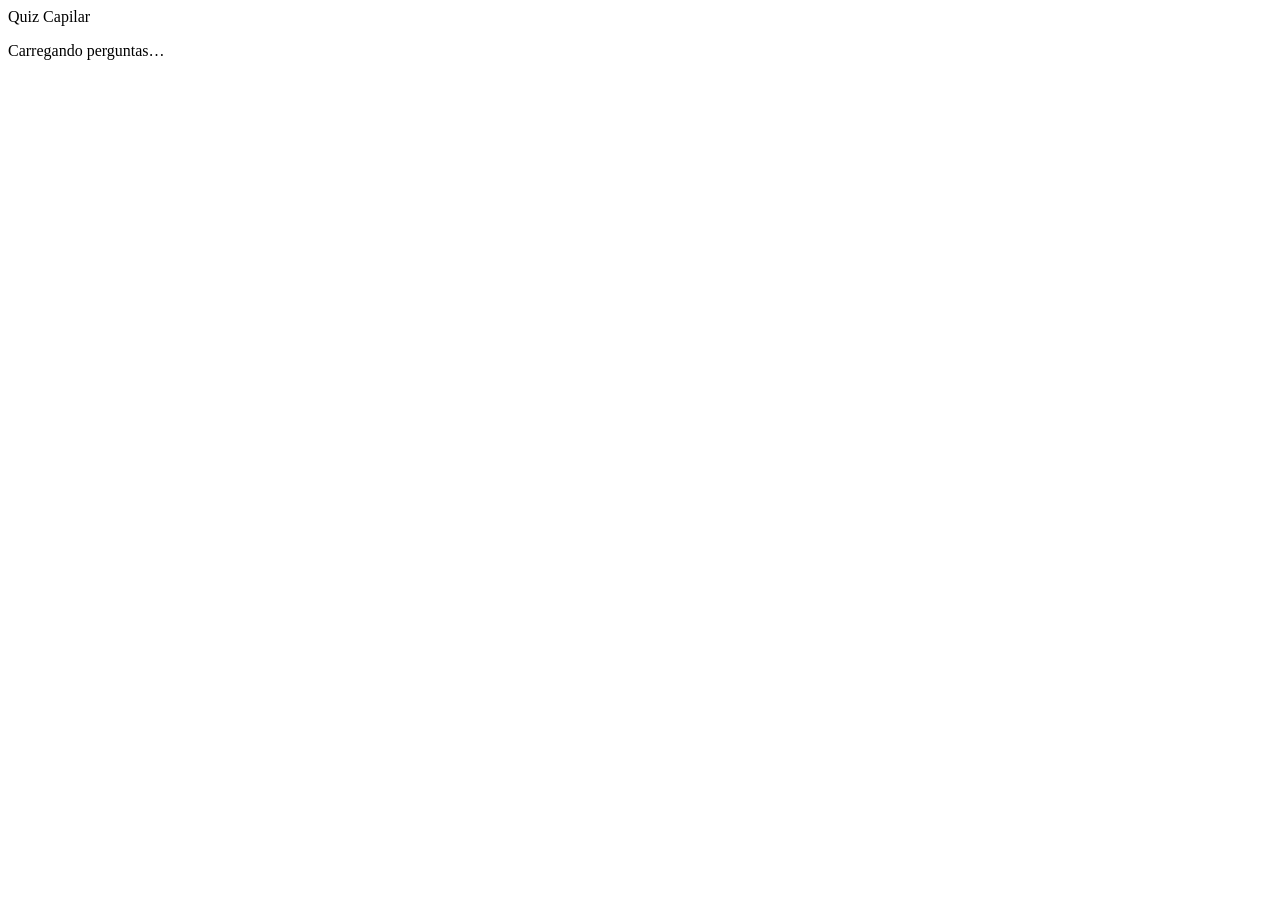
==== index.html @ e2db9dab "upload files" ====
<!doctype html>
<html lang="pt-BR"><head><meta charset="utf-8">
<meta name="viewport" content="width=device-width,initial-scale=1">
<title>Quiz Capilar</title><link rel="stylesheet" href="css/style.css"></head>
<body><main>
<header><span class="brand">Quiz Capilar</span><div class="bar"><i id="prog"></i></div><span id="count"></span></header>
<section id="quiz" hidden>
<span id="cat" class="tag"></span><h1 id="q"></h1><p class="hint">Escolha a resposta certa</p>
<div class="cards" id="cards"></div>
<button id="next" class="btn" disabled>Próxima pergunta</button>
</section>
<section id="end" hidden><h1>Você terminou!</h1><p id="score" class="big"></p><p id="msg"></p><button id="again" class="btn">Recomeçar</button></section>
<section id="load"><p id="loadmsg">Carregando perguntas…</p>
<label id="pick" class="btn" hidden>Selecionar perguntas.csv<input type="file" accept=".csv" hidden></label></section>
</main><script src="data/perguntas.js"></script><script src="js/app.js"></script></body></html>
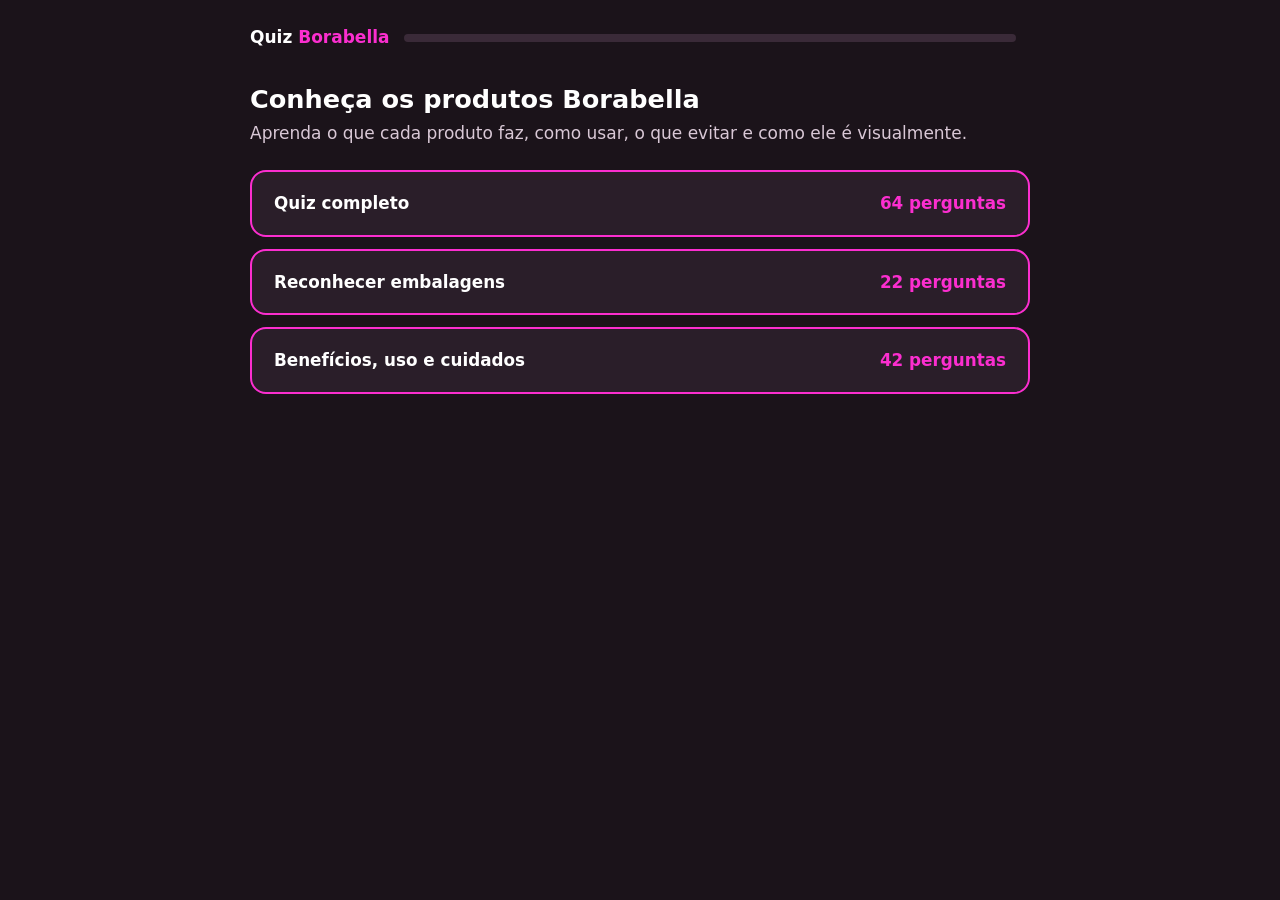
==== commit 6d6f75e1: "Add files via upload" ====
--- a/index.html
+++ b/index.html
@@ -1,15 +1,29 @@
 <!doctype html>
 <html lang="pt-BR"><head><meta charset="utf-8">
 <meta name="viewport" content="width=device-width,initial-scale=1">
-<title>Quiz Capilar</title><link rel="stylesheet" href="css/style.css"></head>
+<meta name="color-scheme" content="dark">
+<title>Quiz Borabella</title><link rel="stylesheet" href="css/style.css"></head>
 <body><main>
-<header><span class="brand">Quiz Capilar</span><div class="bar"><i id="prog"></i></div><span id="count"></span></header>
+<header><span class="brand">Quiz <b>Borabella</b></span><div class="bar"><i id="prog"></i></div><span id="count"></span></header>
+<section id="menu" hidden>
+<h1>Conheça os produtos Borabella</h1>
+<p class="hint">Aprenda o que cada produto faz, como usar, o que evitar e como ele é visualmente.</p>
+<div class="modes">
+<button class="mode" data-mode="all"><b>Quiz completo</b><span id="n-all"></span></button>
+<button class="mode" data-mode="visual"><b>Reconhecer embalagens</b><span id="n-visual"></span></button>
+<button class="mode" data-mode="know"><b>Benefícios, uso e cuidados</b><span id="n-know"></span></button>
+</div></section>
 <section id="quiz" hidden>
-<span id="cat" class="tag"></span><h1 id="q"></h1><p class="hint">Escolha a resposta certa</p>
+<span id="cat" class="tag"></span><h1 id="q"></h1>
+<figure id="qimg" class="shot" hidden></figure>
+<p class="hint" id="hint">Escolha a resposta certa</p>
 <div class="cards" id="cards"></div>
+<div id="reveal" class="reveal" hidden></div>
 <button id="next" class="btn" disabled>Próxima pergunta</button>
 </section>
-<section id="end" hidden><h1>Você terminou!</h1><p id="score" class="big"></p><p id="msg"></p><button id="again" class="btn">Recomeçar</button></section>
+<section id="end" hidden><h1>Você terminou!</h1><p id="score" class="big"></p><p id="msg"></p>
+<div id="missed" hidden><h2>Revise estes produtos</h2><div id="missedGrid" class="grid"></div></div>
+<button id="again" class="btn">Voltar ao início</button></section>
 <section id="load"><p id="loadmsg">Carregando perguntas…</p>
-<label id="pick" class="btn" hidden>Selecionar perguntas.csv<input type="file" accept=".csv" hidden></label></section>
-</main><script src="data/perguntas.js"></script><script src="js/app.js"></script></body></html>
+<label id="pick" class="btn" hidden>Selecionar perguntas.csv e produtos.csv<input type="file" accept=".csv" multiple hidden></label></section>
+</main><script src="data/perguntas.js"></script><script src="data/produtos.js"></script><script src="js/app.js"></script></body></html>
--- a/css/style.css
+++ b/css/style.css
@@ -0,0 +1,49 @@
+:root{--bg:#1b131a;--ink:#fff;--mut:#d9c8d6;--ac:#fb2ecf;--panel:#2a1e29;--line:#44324200;--tile:radial-gradient(circle at 50% 35%,#fff 0%,#f3e2f1 75%)}
+*{box-sizing:border-box}
+body{margin:0;background:var(--bg);color:var(--ink);font:17px/1.6 system-ui,-apple-system,Segoe UI,sans-serif}
+main{max-width:820px;margin:0 auto;padding:24px 20px 56px}
+header{display:flex;align-items:center;gap:14px;margin-bottom:32px}
+.brand{font-weight:600;white-space:nowrap}.brand b{color:var(--ac)}
+.bar{flex:1;height:8px;background:#3a2a38;border-radius:9px;overflow:hidden}
+.bar i{display:block;height:100%;width:0;background:var(--ac);box-shadow:0 0 12px var(--ac);transition:width .4s}
+#count{font-size:.9rem;color:var(--mut)}
+.tag{display:inline-block;font-size:.78rem;letter-spacing:.06em;text-transform:uppercase;color:var(--ac);border:1px solid var(--ac);border-radius:99px;padding:3px 14px;font-weight:600}
+h1{font-size:1.6rem;line-height:1.3;margin:14px 0 4px}h2{font-size:1.15rem;margin:28px 0 12px}
+.hint{color:var(--mut);margin:0 0 22px}
+.shot{margin:14px 0 18px;display:flex;justify-content:center}
+.shot .tile{width:min(100%,260px);height:240px}
+.tile{background:var(--tile);border-radius:16px;display:grid;place-items:center;padding:12px;border:2px solid var(--ac);box-shadow:0 0 24px #fb2ecf33;display: flex;align-items: center;justify-content: center;}
+.tile img{max-width:100%;max-height:100%;object-fit:contain;display:block}
+.ph{display:grid;place-items:center;gap:6px;color:#6b4a66;font-size:.8rem;text-align:center}
+.ph svg{width:56px;height:80px}
+.cards{display:grid;grid-template-columns:1fr 1fr;gap:16px;margin-bottom:22px}
+@media(max-width:600px){.cards{grid-template-columns:1fr}}
+.card{perspective:1000px;cursor:pointer;border:0;background:none;padding:0;text-align:left;font:inherit;color:inherit}
+.in{display:grid;transition:transform .6s;transform-style:preserve-3d}
+.card.flip .in{transform:rotateY(180deg)}
+.face{grid-area:1/1;backface-visibility:hidden;-webkit-backface-visibility:hidden;border:2px solid;border-radius:16px;padding:22px;min-height:190px;display:flex;flex-direction:column;justify-content:center;gap:10px}
+.front{background:var(--panel);border-color:var(--ac)}
+.card:not(.flip):hover .front,.card:focus-visible .front{transform:translateY(-2px);box-shadow:0 0 0 3px #fb2ecf44,0 8px 24px #fb2ecf33}.card.flip{cursor:default}
+.letter{width:32px;height:32px;border-radius:50%;background:var(--ac);color:#1b131a;display:grid;place-items:center;font-weight:700}
+.front p{margin:0;font-size:1.25rem;font-weight:700;line-height:1.4}
+.back{transform:rotateY(180deg);justify-content:flex-start;background:var(--panel)}
+.card.ok .back{background:#15281f;border-color:#3ddc97}.card.no .back{background:#2d151b;border-color:#ff6b81}
+.verdict{font-weight:700}.ok .verdict{color:#3ddc97}.no .verdict{color:#ff8a9b}
+.back p{margin:0;font-size:1rem}.pick{font-size:.8rem;color:var(--mut)}
+.reveal{margin:0 0 24px;border:1px solid var(--ac);border-radius:16px;padding:16px;background:var(--panel);animation:up .4s}
+.reveal h2{margin:0 0 12px;font-size:.8rem;letter-spacing:.06em;text-transform:uppercase;color:var(--ac)}
+.item{display:flex;gap:16px;align-items:center;margin-top:12px}.item:first-of-type{margin-top:0}
+.item .tile{width:112px;height:112px;flex:none;padding:6px}
+.item b{display:block}.item small{color:var(--mut);display:block;margin-top:2px}
+.item span{color:var(--ac);font-size:.78rem;text-transform:uppercase;letter-spacing:.05em}
+@keyframes up{from{opacity:0;transform:translateY(8px)}to{opacity:1;transform:none}}
+.btn{display:inline-block;background:var(--ac);color:#1b131a;border:0;border-radius:99px;padding:12px 28px;font-weight:700;font-size:1rem;font-family:inherit;cursor:pointer}
+.btn:disabled{opacity:.4;cursor:not-allowed}.btn:not(:disabled):hover{box-shadow:0 0 18px #fb2ecf88}
+.modes{display:grid;gap:12px;margin-top:20px}
+.mode{display:flex;justify-content:space-between;align-items:center;gap:12px;background:var(--panel);color:var(--ink);border:2px solid var(--ac);border-radius:16px;padding:18px 22px;font:inherit;font-size:1.05rem;cursor:pointer;text-align:left}
+.mode:hover{box-shadow:0 0 0 3px #fb2ecf44,0 8px 24px #fb2ecf33}.mode span{color:var(--ac);font-weight:700;white-space:nowrap}
+#end,#load{text-align:center;padding-top:40px}.big{font-size:3rem;font-weight:700;color:var(--ac);margin:8px 0}
+.grid{display:grid;grid-template-columns:repeat(auto-fill,minmax(130px,1fr));gap:14px;margin:0 0 28px;text-align:center}
+.grid .tile{height:120px;margin-bottom:6px}.grid small{display:block;line-height:1.3}
+:focus-visible{outline:3px solid var(--ac);outline-offset:3px}
+@media(prefers-reduced-motion:reduce){.in{transition:none}.reveal{animation:none}}
